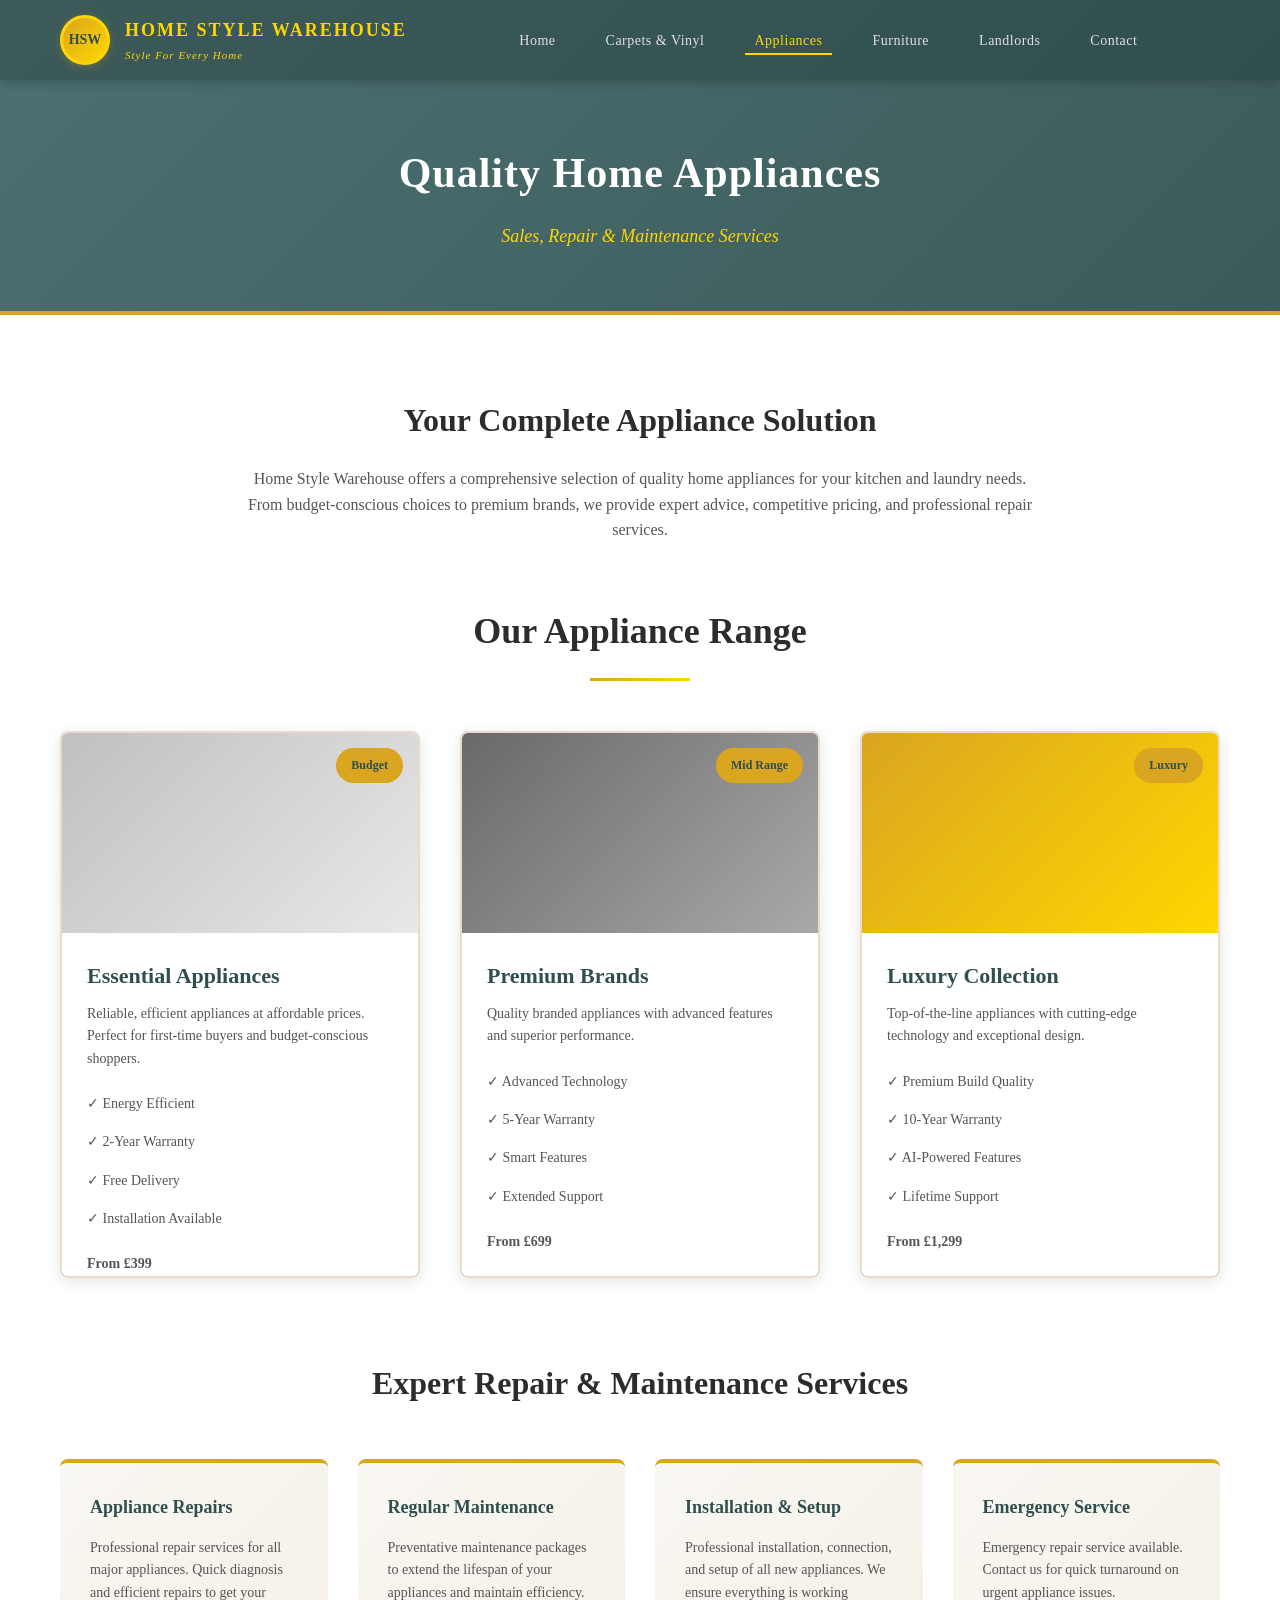
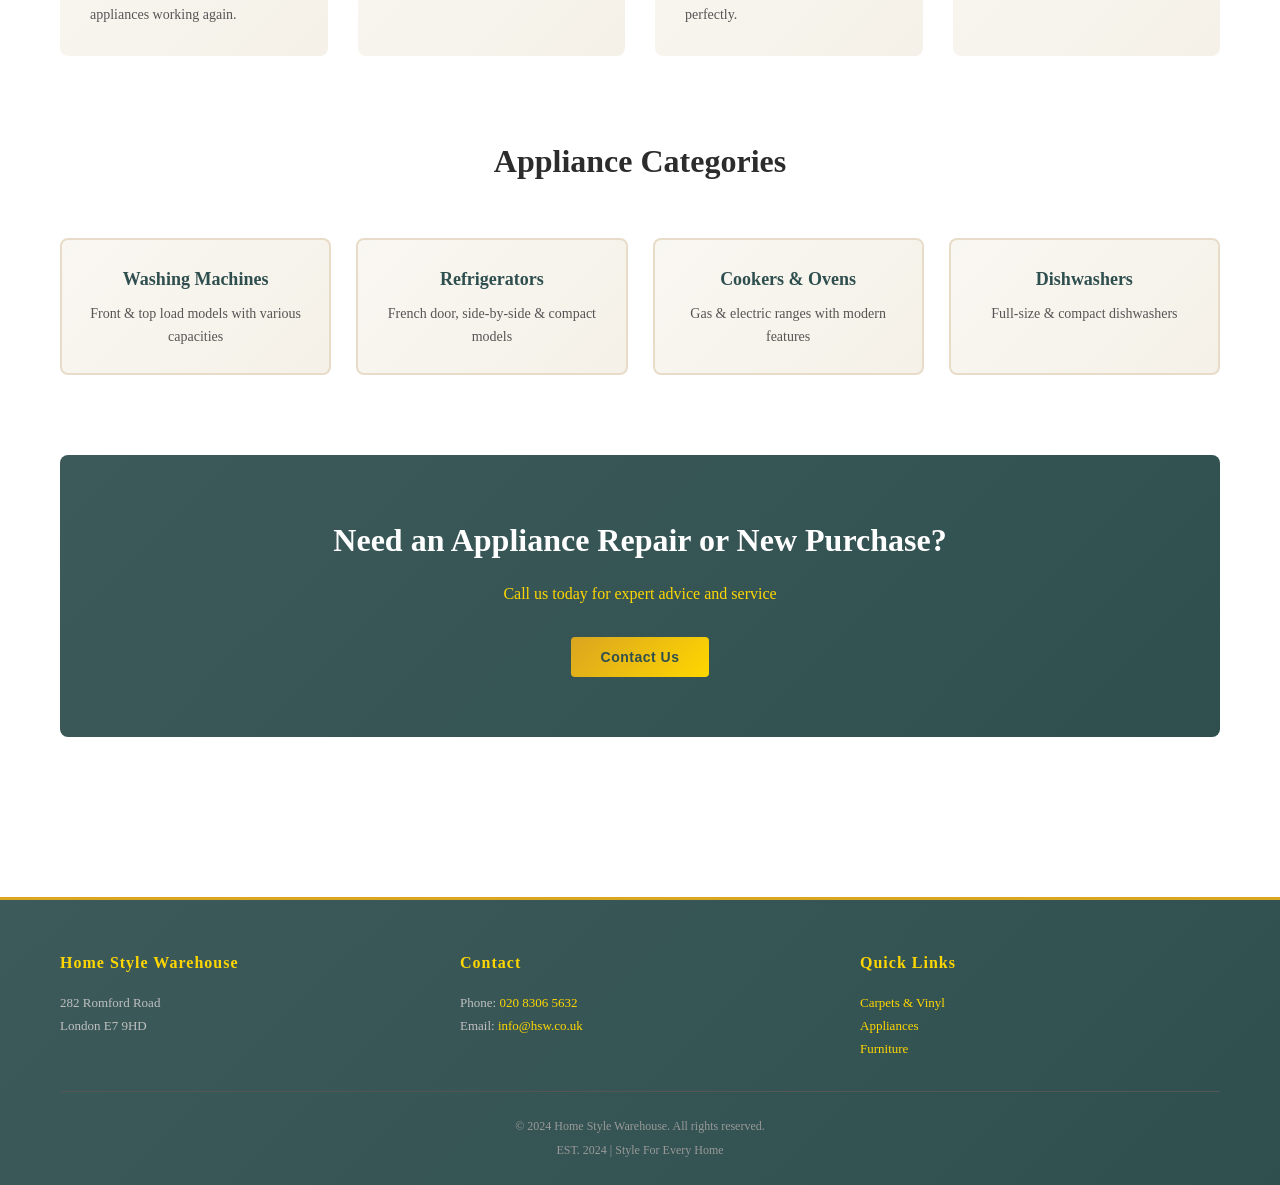
==== appliances.html @ a2cb8395 "Add Appliances page" ====
<!DOCTYPE html>
<html lang="en">
<head>
    <meta charset="UTF-8">
    <meta name="viewport" content="width=device-width, initial-scale=1.0">
    <title>Appliances - Home Style Warehouse</title>
    <link rel="stylesheet" href="style.css">
</head>
<body>
    <!-- Navigation -->
    <nav class="navbar">
        <div class="container">
            <div class="logo-section">
                <div class="logo-circle">HSW</div>
                <div class="brand-info">
                    <h1>HOME STYLE WAREHOUSE</h1>
                    <p class="tagline">Style For Every Home</p>
                </div>
            </div>
            <ul class="nav-links">
                <li><a href="index.html">Home</a></li>
                <li><a href="carpets.html">Carpets & Vinyl</a></li>
                <li><a href="appliances.html" class="active">Appliances</a></li>
                <li><a href="furniture.html">Furniture</a></li>
                <li><a href="landlords.html">Landlords</a></li>
                <li><a href="contact.html">Contact</a></li>
            </ul>
        </div>
    </nav>

    <!-- Hero -->
    <section class="page-hero">
        <div class="container">
            <h1>Quality Home Appliances</h1>
            <p>Sales, Repair & Maintenance Services</p>
        </div>
    </section>

    <!-- Main Content -->
    <section class="content">
        <div class="container">
            <div class="intro-section">
                <h2>Your Complete Appliance Solution</h2>
                <p>Home Style Warehouse offers a comprehensive selection of quality home appliances for your kitchen and laundry needs. From budget-conscious choices to premium brands, we provide expert advice, competitive pricing, and professional repair services.</p>
            </div>

            <!-- Product Categories -->
            <section class="products">
                <h2>Our Appliance Range</h2>
                <div class="products-grid">
                    <div class="product-card">
                        <div class="product-image" style="background: linear-gradient(135deg, #C0C0C0, #E8E8E8);">
                            <span class="badge">Budget</span>
                        </div>
                        <h3>Essential Appliances</h3>
                        <p>Reliable, efficient appliances at affordable prices. Perfect for first-time buyers and budget-conscious shoppers.</p>
                        <ul class="features">
                            <li>✓ Energy Efficient</li>
                            <li>✓ 2-Year Warranty</li>
                            <li>✓ Free Delivery</li>
                            <li>✓ Installation Available</li>
                        </ul>
                        <p class="price">From £399</p>
                    </div>

                    <div class="product-card">
                        <div class="product-image" style="background: linear-gradient(135deg, #696969, #A9A9A9);">
                            <span class="badge">Mid Range</span>
                        </div>
                        <h3>Premium Brands</h3>
                        <p>Quality branded appliances with advanced features and superior performance.</p>
                        <ul class="features">
                            <li>✓ Advanced Technology</li>
                            <li>✓ 5-Year Warranty</li>
                            <li>✓ Smart Features</li>
                            <li>✓ Extended Support</li>
                        </ul>
                        <p class="price">From £699</p>
                    </div>

                    <div class="product-card">
                        <div class="product-image" style="background: linear-gradient(135deg, #DAA520, #FFD700);">
                            <span class="badge">Luxury</span>
                        </div>
                        <h3>Luxury Collection</h3>
                        <p>Top-of-the-line appliances with cutting-edge technology and exceptional design.</p>
                        <ul class="features">
                            <li>✓ Premium Build Quality</li>
                            <li>✓ 10-Year Warranty</li>
                            <li>✓ AI-Powered Features</li>
                            <li>✓ Lifetime Support</li>
                        </ul>
                        <p class="price">From £1,299</p>
                    </div>
                </div>
            </section>

            <!-- Repair Services -->
            <section class="services-detail">
                <h2>Expert Repair & Maintenance Services</h2>
                <div class="services-list">
                    <div class="service-item">
                        <h4>Appliance Repairs</h4>
                        <p>Professional repair services for all major appliances. Quick diagnosis and efficient repairs to get your appliances working again.</p>
                    </div>
                    <div class="service-item">
                        <h4>Regular Maintenance</h4>
                        <p>Preventative maintenance packages to extend the lifespan of your appliances and maintain efficiency.</p>
                    </div>
                    <div class="service-item">
                        <h4>Installation & Setup</h4>
                        <p>Professional installation, connection, and setup of all new appliances. We ensure everything is working perfectly.</p>
                    </div>
                    <div class="service-item">
                        <h4>Emergency Service</h4>
                        <p>Emergency repair service available. Contact us for quick turnaround on urgent appliance issues.</p>
                    </div>
                </div>
            </section>

            <!-- Appliance Categories -->
            <section class="appliance-categories">
                <h2>Appliance Categories</h2>
                <div class="categories-grid">
                    <div class="category">
                        <h4>Washing Machines</h4>
                        <p>Front & top load models with various capacities</p>
                    </div>
                    <div class="category">
                        <h4>Refrigerators</h4>
                        <p>French door, side-by-side & compact models</p>
                    </div>
                    <div class="category">
                        <h4>Cookers & Ovens</h4>
                        <p>Gas & electric ranges with modern features</p>
                    </div>
                    <div class="category">
                        <h4>Dishwashers</h4>
                        <p>Full-size & compact dishwashers</p>
                    </div>
                </div>
            </section>

            <!-- CTA -->
            <section class="cta-section">
                <h2>Need an Appliance Repair or New Purchase?</h2>
                <p>Call us today for expert advice and service</p>
                <button class="btn btn-primary" onclick="location.href='contact.html'">Contact Us</button>
            </section>
        </div>
    </section>

    <!-- Footer -->
    <footer>
        <div class="container">
            <div class="footer-grid">
                <div class="footer-section">
                    <h4>Home Style Warehouse</h4>
                    <p>282 Romford Road</p>
                    <p>London E7 9HD</p>
                </div>
                <div class="footer-section">
                    <h4>Contact</h4>
                    <p>Phone: <a href="tel:02083065632">020 8306 5632</a></p>
                    <p>Email: <a href="mailto:info@hsw.co.uk">info@hsw.co.uk</a></p>
                </div>
                <div class="footer-section">
                    <h4>Quick Links</h4>
                    <ul>
                        <li><a href="carpets.html">Carpets & Vinyl</a></li>
                        <li><a href="appliances.html">Appliances</a></li>
                        <li><a href="furniture.html">Furniture</a></li>
                    </ul>
                </div>
            </div>
            <div class="footer-bottom">
                <p>&copy; 2024 Home Style Warehouse. All rights reserved.</p>
                <p>EST. 2024 | Style For Every Home</p>
            </div>
        </div>
    </footer>
</body>
</html>
---- style.css ----
/* ===================================
   Global Styles & Variables
   =================================== */

:root {
    --primary-gold: #DAA520;
    --light-gold: #FFD700;
    --dark-green: #2F4F4F;
    --light-green: #5F8A8A;
    --cream: #F5F1E8;
    --dark-text: #2C2C2C;
    --light-text: #555;
    --border-color: #D4AF7A;
    --shadow: 0 4px 15px rgba(0, 0, 0, 0.1);
    --shadow-hover: 0 8px 25px rgba(0, 0, 0, 0.15);
}

* {
    margin: 0;
    padding: 0;
    box-sizing: border-box;
}

html {
    scroll-behavior: smooth;
}

body {
    font-family: 'Georgia', serif;
    background-color: #f9f7f2;
    color: var(--dark-text);
    line-height: 1.6;
}

.container {
    max-width: 1200px;
    margin: 0 auto;
    padding: 0 20px;
}

/* ===================================
   Navigation
   =================================== */

.navbar {
    background: linear-gradient(135deg, #3d5a5a 0%, #2F4F4F 100%);
    padding: 15px 0;
    box-shadow: 0 2px 10px rgba(0, 0, 0, 0.2);
    position: sticky;
    top: 0;
    z-index: 1000;
}

.navbar .container {
    display: flex;
    justify-content: space-between;
    align-items: center;
    gap: 30px;
}

.logo-section {
    display: flex;
    align-items: center;
    gap: 15px;
    flex-shrink: 0;
}

.logo-circle {
    width: 50px;
    height: 50px;
    background: linear-gradient(135deg, var(--primary-gold), var(--light-gold));
    border: 3px solid var(--light-gold);
    border-radius: 50%;
    display: flex;
    align-items: center;
    justify-content: center;
    font-weight: bold;
    color: var(--dark-green);
    font-size: 14px;
    box-shadow: 0 2px 8px rgba(218, 165, 32, 0.3);
}

.brand-info h1 {
    color: var(--light-gold);
    font-size: 18px;
    letter-spacing: 2px;
    margin: 0;
}

.brand-info .tagline {
    color: var(--light-gold);
    font-size: 11px;
    letter-spacing: 1px;
    margin: 2px 0 0 0;
    font-style: italic;
}

.nav-links {
    display: flex;
    list-style: none;
    gap: 30px;
    flex: 1;
    justify-content: center;
}

.nav-links a {
    color: #e0e0e0;
    text-decoration: none;
    font-size: 14px;
    letter-spacing: 0.5px;
    transition: all 0.3s ease;
    padding: 5px 10px;
}

.nav-links a:hover,
.nav-links a.active {
    color: var(--light-gold);
    border-bottom: 2px solid var(--light-gold);
}

/* ===================================
   Hero Section
   =================================== */

.hero {
    background: linear-gradient(135deg, #3d5a5a 0%, #2F4F4F 100%);
    color: white;
    padding: 100px 20px;
    text-align: center;
}

.hero-content h2 {
    font-size: 48px;
    margin-bottom: 20px;
    text-shadow: 2px 2px 4px rgba(0, 0, 0, 0.3);
    letter-spacing: 1px;
}

.hero-content p {
    font-size: 20px;
    margin-bottom: 30px;
    color: var(--light-gold);
}

.hero-buttons {
    display: flex;
    gap: 20px;
    justify-content: center;
    flex-wrap: wrap;
}

.page-hero {
    background: linear-gradient(135deg, #4a7070 0%, #3d5a5a 100%);
    color: white;
    padding: 60px 20px;
    text-align: center;
    border-bottom: 4px solid var(--primary-gold);
}

.page-hero h1 {
    font-size: 42px;
    margin-bottom: 15px;
    letter-spacing: 1px;
}

.page-hero p {
    font-size: 18px;
    color: var(--light-gold);
    font-style: italic;
}

.landlord-hero {
    background: linear-gradient(135deg, var(--primary-gold), var(--light-gold));
    color: var(--dark-green);
}

.landlord-hero h1,
.landlord-hero p {
    color: var(--dark-green);
}

/* ===================================
   Buttons
   =================================== */

.btn {
    padding: 12px 30px;
    border: none;
    border-radius: 4px;
    font-size: 14px;
    cursor: pointer;
    transition: all 0.3s ease;
    letter-spacing: 0.5px;
    font-weight: bold;
}

.btn-primary {
    background: linear-gradient(135deg, var(--primary-gold), var(--light-gold));
    color: var(--dark-green);
}

.btn-primary:hover {
    transform: translateY(-2px);
    box-shadow: 0 6px 20px rgba(218, 165, 32, 0.4);
}

.btn-secondary {
    background: transparent;
    color: var(--light-gold);
    border: 2px solid var(--light-gold);
}

.btn-secondary:hover {
    background: var(--light-gold);
    color: var(--dark-green);
}

/* ===================================
   Services Section
   =================================== */

.services {
    padding: 80px 20px;
    background: white;
}

.services h2,
.why-choose h2,
.products h2,
.packages h2,
.process h2,
.faq h2 {
    text-align: center;
    font-size: 36px;
    margin-bottom: 50px;
    color: var(--dark-text);
    position: relative;
    padding-bottom: 20px;
}

.services h2::after,
.why-choose h2::after,
.products h2::after,
.packages h2::after {
    content: '';
    position: absolute;
    bottom: 0;
    left: 50%;
    transform: translateX(-50%);
    width: 100px;
    height: 3px;
    background: linear-gradient(90deg, var(--primary-gold), var(--light-gold));
}

.services-grid {
    display: grid;
    grid-template-columns: repeat(auto-fit, minmax(280px, 1fr));
    gap: 30px;
}

.service-card {
    background: linear-gradient(135deg, #f9f7f2 0%, #f5f1e8 100%);
    padding: 40px 25px;
    border-radius: 8px;
    text-align: center;
    border: 2px solid #e8dcc8;
    transition: all 0.3s ease;
    box-shadow: var(--shadow);
}

.service-card:hover {
    transform: translateY(-5px);
    box-shadow: var(--shadow-hover);
    border-color: var(--primary-gold);
}

.service-icon {
    font-size: 48px;
    margin-bottom: 20px;
}

.service-card h3 {
    font-size: 22px;
    margin-bottom: 15px;
    color: var(--dark-green);
}

.service-card p {
    color: var(--light-text);
    margin-bottom: 20px;
    font-size: 14px;
}

.service-link {
    color: var(--primary-gold);
    text-decoration: none;
    font-weight: bold;
    transition: all 0.3s ease;
}

.service-link:hover {
    color: var(--light-gold);
}

/* ===================================
   Why Choose Us
   =================================== */

.why-choose {
    padding: 80px 20px;
    background: white;
}

.features-grid {
    display: grid;
    grid-template-columns: repeat(auto-fit, minmax(250px, 1fr));
    gap: 30px;
}

.feature {
    background: linear-gradient(135deg, #f9f7f2 0%, #f5f1e8 100%);
    padding: 30px;
    border-radius: 8px;
    border-left: 5px solid var(--primary-gold);
    transition: all 0.3s ease;
}

.feature:hover {
    transform: translateX(5px);
    box-shadow: var(--shadow-hover);
}

.feature-number {
    font-size: 28px;
    color: var(--primary-gold);
    font-weight: bold;
    display: block;
    margin-bottom: 10px;
}

.feature h4 {
    font-size: 18px;
    color: var(--dark-green);
    margin-bottom: 10px;
}

.feature p {
    color: var(--light-text);
    font-size: 14px;
}

/* ===================================
   Landlord Preview
   =================================== */

.landlord-preview {
    padding: 80px 20px;
    background: linear-gradient(135deg, var(--primary-gold), var(--light-gold));
    text-align: center;
}

.landlord-content h2 {
    font-size: 36px;
    color: var(--dark-green);
    margin-bottom: 20px;
}

.landlord-content p {
    font-size: 16px;
    color: var(--dark-green);
    margin-bottom: 30px;
    max-width: 600px;
    margin-left: auto;
    margin-right: auto;
}

/* ===================================
   Content Section
   =================================== */

.content {
    padding: 80px 20px;
    background: white;
}

.intro-section {
    text-align: center;
    margin-bottom: 60px;
    max-width: 800px;
    margin-left: auto;
    margin-right: auto;
}

.intro-section h2 {
    font-size: 32px;
    color: var(--dark-text);
    margin-bottom: 20px;
}

.intro-section p {
    font-size: 16px;
    color: var(--light-text);
}

/* ===================================
   Products Grid
   =================================== */

.products {
    margin-bottom: 80px;
}

.products-grid {
    display: grid;
    grid-template-columns: repeat(auto-fit, minmax(300px, 1fr));
    gap: 40px;
}

.product-card {
    background: white;
    border: 2px solid #e8dcc8;
    border-radius: 8px;
    overflow: hidden;
    transition: all 0.3s ease;
    box-shadow: var(--shadow);
}

.product-card:hover {
    transform: translateY(-8px);
    box-shadow: var(--shadow-hover);
    border-color: var(--primary-gold);
}

.product-image {
    height: 200px;
    background: linear-gradient(135deg, #8B4513, #D2B48C);
    display: flex;
    align-items: center;
    justify-content: center;
    position: relative;
}

.badge {
    position: absolute;
    top: 15px;
    right: 15px;
    background: var(--primary-gold);
    color: var(--dark-green);
    padding: 8px 15px;
    border-radius: 20px;
    font-size: 12px;
    font-weight: bold;
}

.product-card h3 {
    font-size: 22px;
    color: var(--dark-green);
    padding: 25px 25px 10px 25px;
    margin: 0;
}

.product-card p {
    padding: 0 25px;
    color: var(--light-text);
    font-size: 14px;
}

.features {
    padding: 0 25px;
    list-style: none;
    margin: 15px 0;
}

.features li {
    padding: 8px 0;
    color: var(--light-text);
    font-size: 14px;
}

.price {
    padding: 20px 25px 25px 25px;
    color: var(--primary-gold);
    font-size: 18px;
    font-weight: bold;
}

/* ===================================
   Services Detail
   =================================== */

.services-detail {
    margin-bottom: 80px;
}

.services-detail h2 {
    text-align: center;
    font-size: 32px;
    margin-bottom: 50px;
    color: var(--dark-text);
}

.services-list {
    display: grid;
    grid-template-columns: repeat(auto-fit, minmax(250px, 1fr));
    gap: 30px;
}

.service-item {
    background: linear-gradient(135deg, #f9f7f2 0%, #f5f1e8 100%);
    padding: 30px;
    border-radius: 8px;
    border-top: 4px solid var(--primary-gold);
    transition: all 0.3s ease;
}

.service-item:hover {
    transform: translateY(-5px);
    box-shadow: var(--shadow-hover);
}

.service-item h4 {
    font-size: 18px;
    color: var(--dark-green);
    margin-bottom: 15px;
}

.service-item p {
    color: var(--light-text);
    font-size: 14px;
}

/* ===================================
   CTA Section
   =================================== */

.cta-section {
    text-align: center;
    background: linear-gradient(135deg, #3d5a5a 0%, #2F4F4F 100%);
    padding: 60px 40px;
    border-radius: 8px;
    margin: 80px 0;
}

.cta-section h2 {
    color: white;
    font-size: 32px;
    margin-bottom: 15px;
}

.cta-section p {
    color: var(--light-gold);
    font-size: 16px;
    margin-bottom: 30px;
}

/* ===================================
   Room Solutions
   =================================== */

.room-solutions h2 {
    text-align: center;
    font-size: 32px;
    margin-bottom: 50px;
}

.room-grid {
    display: grid;
    grid-template-columns: repeat(auto-fit, minmax(240px, 1fr));
    gap: 25px;
    margin-bottom: 80px;
}

.room-card {
    background: linear-gradient(135deg, var(--primary-gold), var(--light-gold));
    padding: 30px;
    border-radius: 8px;
    text-align: center;
    transition: all 0.3s ease;
}

.room-card:hover {
    transform: translateY(-5px);
    box-shadow: var(--shadow-hover);
}

.room-card h4 {
    color: var(--dark-green);
    font-size: 20px;
    margin-bottom: 15px;
}

.room-card p {
    color: var(--dark-green);
    font-size: 14px;
}

/* ===================================
   Appliance Categories
   =================================== */

.appliance-categories h2 {
    text-align: center;
    font-size: 32px;
    margin-bottom: 50px;
}

.categories-grid {
    display: grid;
    grid-template-columns: repeat(auto-fit, minmax(200px, 1fr));
    gap: 25px;
    margin-bottom: 80px;
}

.category {
    background: linear-gradient(135deg, #f9f7f2 0%, #f5f1e8 100%);
    padding: 25px;
    border-radius: 8px;
    text-align: center;
    border: 2px solid #e8dcc8;
    transition: all 0.3s ease;
}

.category:hover {
    border-color: var(--primary-gold);
    box-shadow: var(--shadow-hover);
}

.category h4 {
    color: var(--dark-green);
    font-size: 18px;
    margin-bottom: 10px;
}

.category p {
    color: var(--light-text);
    font-size: 14px;
}

/* ===================================
   Landlord Benefits
   =================================== */

.landlord-benefits {
    margin-bottom: 80px;
}

.landlord-benefits h2 {
    text-align: center;
    font-size: 32px;
    margin-bottom: 50px;
}

.benefits-grid {
    display: grid;
    grid-template-columns: repeat(auto-fit, minmax(250px, 1fr));
    gap: 30px;
}

.benefit-card {
    background: linear-gradient(135deg, #f9f7f2 0%, #f5f1e8 100%);
    padding: 30px;
    border-radius: 8px;
    text-align: center;
    border: 2px solid #e8dcc8;
    transition: all 0.3s ease;
}

.benefit-card:hover {
    transform: translateY(-5px);
    box-shadow: var(--shadow-hover);
    border-color: var(--primary-gold);
}

.benefit-icon {
    font-size: 40px;
    margin-bottom: 15px;
}

.benefit-card h3 {
    color: var(--dark-green);
    font-size: 20px;
    margin-bottom: 15px;
}

.benefit-card p {
    color: var(--light-text);
    font-size: 14px;
}

/* ===================================
   Packages
   =================================== */

.packages {
    margin-bottom: 80px;
}

.packages h2 {
    text-align: center;
    font-size: 32px;
    margin-bottom: 50px;
}

.packages-grid {
    display: grid;
    grid-template-columns: repeat(auto-fit, minmax(280px, 1fr));
    gap: 30px;
}

.package-card {
    background: white;
    border: 2px solid #e8dcc8;
    border-radius: 8px;
    padding: 40px 30px;
    text-align: center;
    transition: all 0.3s ease;
    position: relative;
}

.package-card:hover {
    transform: translateY(-8px);
    box-shadow: var(--shadow-hover);
    border-color: var(--primary-gold);
}

.package-card.featured {
    border: 3px solid var(--primary-gold);
    box-shadow: 0 10px 30px rgba(218, 165, 32, 0.2);
}

.popular-badge {
    position: absolute;
    top: -15px;
    left: 50%;
    transform: translateX(-50%);
    background: var(--primary-gold);
    color: var(--dark-green);
    padding: 8px 20px;
    border-radius: 20px;
    font-size: 12px;
    font-weight: bold;
}

.package-card h3 {
    font-size: 24px;
    color: var(--dark-green);
    margin-bottom: 10px;
}

.package-desc {
    color: var(--light-text);
    font-size: 14px;
    margin-bottom: 25px;
    font-style: italic;
}

.package-features {
    list-style: none;
    text-align: left;
    margin: 30px 0;
    padding: 20px;
    background: linear-gradient(135deg, #f9f7f2 0%, #f5f1e8 100%);
    border-radius: 6px;
}

.package-features li {
    padding: 10px 0;
    color: var(--light-text);
    font-size: 14px;
    border-bottom: 1px solid #e8dcc8;
}

.package-features li:last-child {
    border-bottom: none;
}

.package-price {
    font-size: 24px;
    color: var(--primary-gold);
    font-weight: bold;
    margin: 20px 0;
}

/* ===================================
   Landlord Products
   =================================== */

.landlord-products h2 {
    text-align: center;
    font-size: 32px;
    margin-bottom: 50px;
}

.products-info {
    display: grid;
    grid-template-columns: repeat(auto-fit, minmax(240px, 1fr));
    gap: 30px;
    margin-bottom: 80px;
}

.product-info-item {
    background: linear-gradient(135deg, #f9f7f2 0%, #f5f1e8 100%);
    padding: 30px;
    border-radius: 8px;
    border-left: 5px solid var(--primary-gold);
}

.product-info-item h3 {
    color: var(--dark-green);
    font-size: 18px;
    margin-bottom: 15px;
}

.product-info-item p {
    color: var(--light-text);
    font-size: 14px;
}

/* ===================================
   Process
   =================================== */

.process h2 {
    text-align: center;
    font-size: 32px;
    margin-bottom: 50px;
}

.process-steps {
    display: grid;
    grid-template-columns: repeat(auto-fit, minmax(200px, 1fr));
    gap: 20px;
    margin-bottom: 80px;
}

.step {
    background: linear-gradient(135deg, var(--primary-gold), var(--light-gold));
    padding: 30px;
    border-radius: 8px;
    text-align: center;
    position: relative;
}

.step-number {
    display: inline-block;
    width: 50px;
    height: 50px;
    background: var(--dark-green);
    color: white;
    border-radius: 50%;
    line-height: 50px;
    font-size: 24px;
    font-weight: bold;
    margin-bottom: 15px;
}

.step h4 {
    color: var(--dark-green);
    font-size: 18px;
    margin-bottom: 10px;
}

.step p {
    color: var(--dark-green);
    font-size: 14px;
}

/* ===================================
   Contact Section
   =================================== */

.contact-info {
    margin-bottom: 80px;
}

.contact-info h2 {
    text-align: center;
    font-size: 32px;
    margin-bottom: 50px;
}

.contact-grid {
    display: grid;
    grid-template-columns: repeat(auto-fit, minmax(250px, 1fr));
    gap: 30px;
}

.contact-card {
    background: linear-gradient(135deg, #f9f7f2 0%, #f5f1e8 100%);
    padding: 40px 30px;
    border-radius: 8px;
    border: 2px solid #e8dcc8;
    text-align: center;
    transition: all 0.3s ease;
}

.contact-card:hover {
    border-color: var(--primary-gold);
    box-shadow: var(--shadow-hover);
}

.contact-card h3 {
    font-size: 22px;
    color: var(--dark-green);
    margin-bottom: 20px;
}

.contact-card p {
    color: var(--light-text);
    font-size: 14px;
    margin-bottom: 8px;
}

.contact-link {
    color: var(--primary-gold);
    text-decoration: none;
    font-weight: bold;
    transition: all 0.3s ease;
}

.contact-link:hover {
    color: var(--light-gold);
}

/* ===================================
   Contact Form
   =================================== */

.contact-form-section {
    margin-bottom: 80px;
}

.contact-form-section h2 {
    text-align: center;
    font-size: 32px;
    margin-bottom: 40px;
}

.form-container {
    max-width: 600px;
    margin: 0 auto;
}

.contact-form {
    background: linear-gradient(135deg, #f9f7f2 0%, #f5f1e8 100%);
    padding: 40px;
    border-radius: 8px;
    border: 2px solid #e8dcc8;
}

.form-group {
    margin-bottom: 25px;
}

.form-row {
    display: grid;
    grid-template-columns: 1fr 1fr;
    gap: 20px;
}

.form-group label {
    display: block;
    margin-bottom: 10px;
    color: var(--dark-green);
    font-weight: bold;
    font-size: 14px;
}

.form-group input,
.form-group textarea,
.form-group select {
    width: 100%;
    padding: 12px;
    border: 1px solid #d4af7a;
    border-radius: 4px;
    font-family: 'Georgia', serif;
    font-size: 14px;
    background: white;
}

.form-group input:focus,
.form-group textarea:focus,
.form-group select:focus {
    outline: none;
    border-color: var(--primary-gold);
    box-shadow: 0 0 8px rgba(218, 165, 32, 0.2);
}

.form-group textarea {
    resize: vertical;
    min-height: 120px;
}

.checkbox {
    display: flex;
    align-items: center;
    gap: 10px;
    cursor: pointer;
}

.checkbox input {
    width: auto;
    margin: 0;
}

.form-note {
    text-align: center;
    color: var(--light-text);
    font-size: 12px;
    margin-top: 15px;
}

/* ===================================
   Location Info & FAQ
   =================================== */

.location-info {
    background: linear-gradient(135deg, #f9f7f2 0%, #f5f1e8 100%);
    padding: 40px;
    border-radius: 8px;
    border: 2px solid #e8dcc8;
    margin-bottom: 80px;
}

.location-info h2 {
    text-align: center;
    font-size: 28px;
    margin-bottom: 30px;
    color: var(--dark-text);
}

.location-details p {
    color: var(--light-text);
    font-size: 15px;
    margin-bottom: 15px;
}

.faq {
    margin-bottom: 80px;
}

.faq h2 {
    text-align: center;
    font-size: 32px;
    margin-bottom: 50px;
}

.faq-grid {
    display: grid;
    grid-template-columns: repeat(auto-fit, minmax(300px, 1fr));
    gap: 30px;
}

.faq-item {
    background: linear-gradient(135deg, #f9f7f2 0%, #f5f1e8 100%);
    padding: 30px;
    border-radius: 8px;
    border: 2px solid #e8dcc8;
    transition: all 0.3s ease;
}

.faq-item:hover {
    border-color: var(--primary-gold);
    box-shadow: var(--shadow-hover);
}

.faq-item h4 {
    color: var(--dark-green);
    font-size: 16px;
    margin-bottom: 15px;
}

.faq-item p {
    color: var(--light-text);
    font-size: 14px;
}

/* ===================================
   Footer
   =================================== */

footer {
    background: linear-gradient(135deg, #3d5a5a 0%, #2F4F4F 100%);
    color: #e0e0e0;
    padding: 50px 20px 20px 20px;
    border-top: 3px solid var(--primary-gold);
}

.footer-grid {
    display: grid;
    grid-template-columns: repeat(auto-fit, minmax(250px, 1fr));
    gap: 40px;
    margin-bottom: 30px;
}

.footer-section h4 {
    color: var(--light-gold);
    font-size: 16px;
    margin-bottom: 15px;
    letter-spacing: 1px;
}

.footer-section p,
.footer-section ul {
    color: #c0c0c0;
    font-size: 13px;
    line-height: 1.8;
}

.footer-section ul {
    list-style: none;
    padding: 0;
}

.footer-section a {
    color: var(--light-gold);
    text-decoration: none;
    transition: all 0.3s ease;
}

.footer-section a:hover {
    color: white;
    text-decoration: underline;
}

.footer-bottom {
    border-top: 1px solid #555;
    padding-top: 20px;
    text-align: center;
    color: #999;
    font-size: 12px;
}

.footer-bottom p {
    margin: 5px 0;
}

/* ===================================
   Responsive Design
   =================================== */

@media (max-width: 768px) {
    .navbar .container {
        flex-direction: column;
        gap: 15px;
    }

    .nav-links {
        gap: 15px;
        font-size: 12px;
        flex-wrap: wrap;
        justify-content: space-between;
    }

    .brand-info h1 {
        font-size: 14px;
    }

    .hero-content h2 {
        font-size: 32px;
    }

    .hero-content p {
        font-size: 16px;
    }

    .page-hero h1 {
        font-size: 28px;
    }

    .page-hero p {
        font-size: 14px;
    }

    .services h2,
    .why-choose h2,
    .products h2,
    .intro-section h2 {
        font-size: 28px;
    }

    .services-grid,
    .features-grid,
    .products-grid,
    .room-grid,
    .benefits-grid,
    .packages-grid,
    .faq-grid {
        grid-template-columns: 1fr;
    }

    .form-row {
        grid-template-columns: 1fr;
    }

    .contact-form {
        padding: 30px 20px;
    }

    .process-steps {
        grid-template-columns: repeat(auto-fit, minmax(150px, 1fr));
    }

    .footer-grid {
        grid-template-columns: 1fr;
        gap: 25px;
    }
}
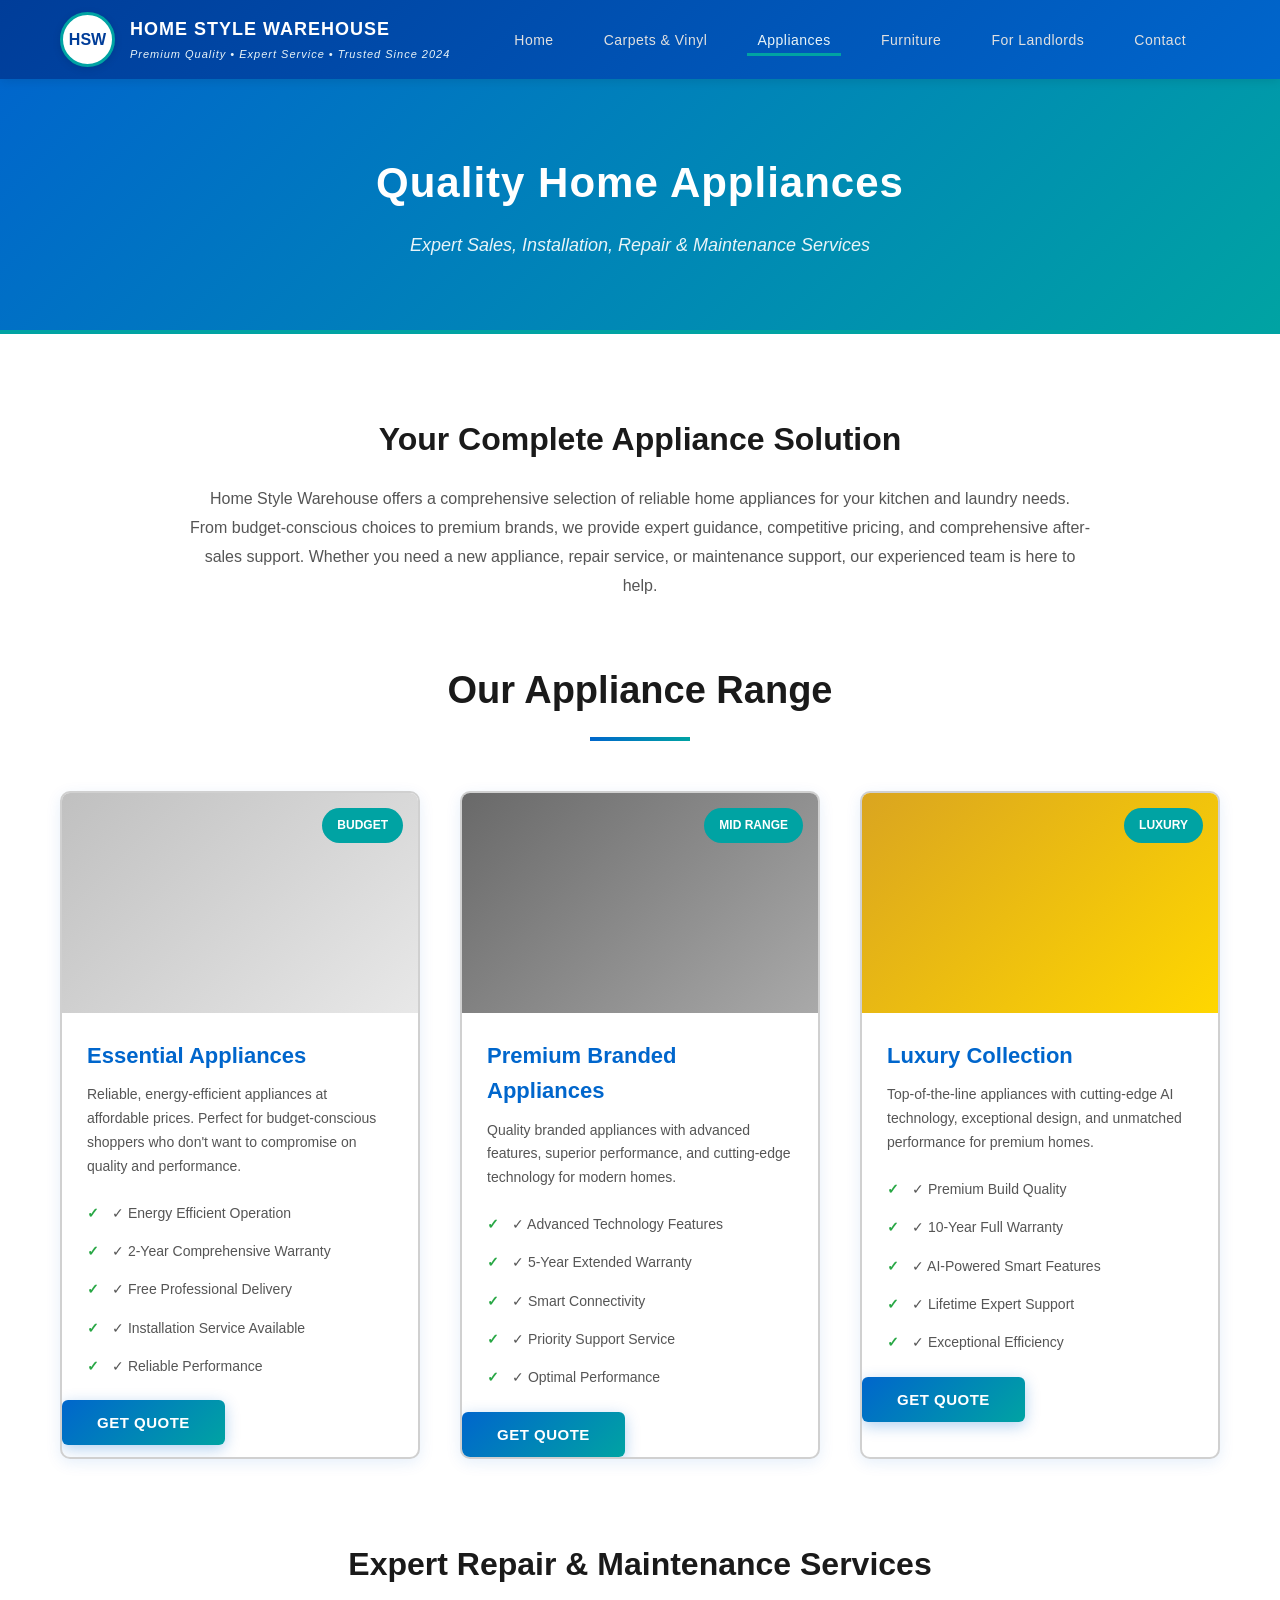
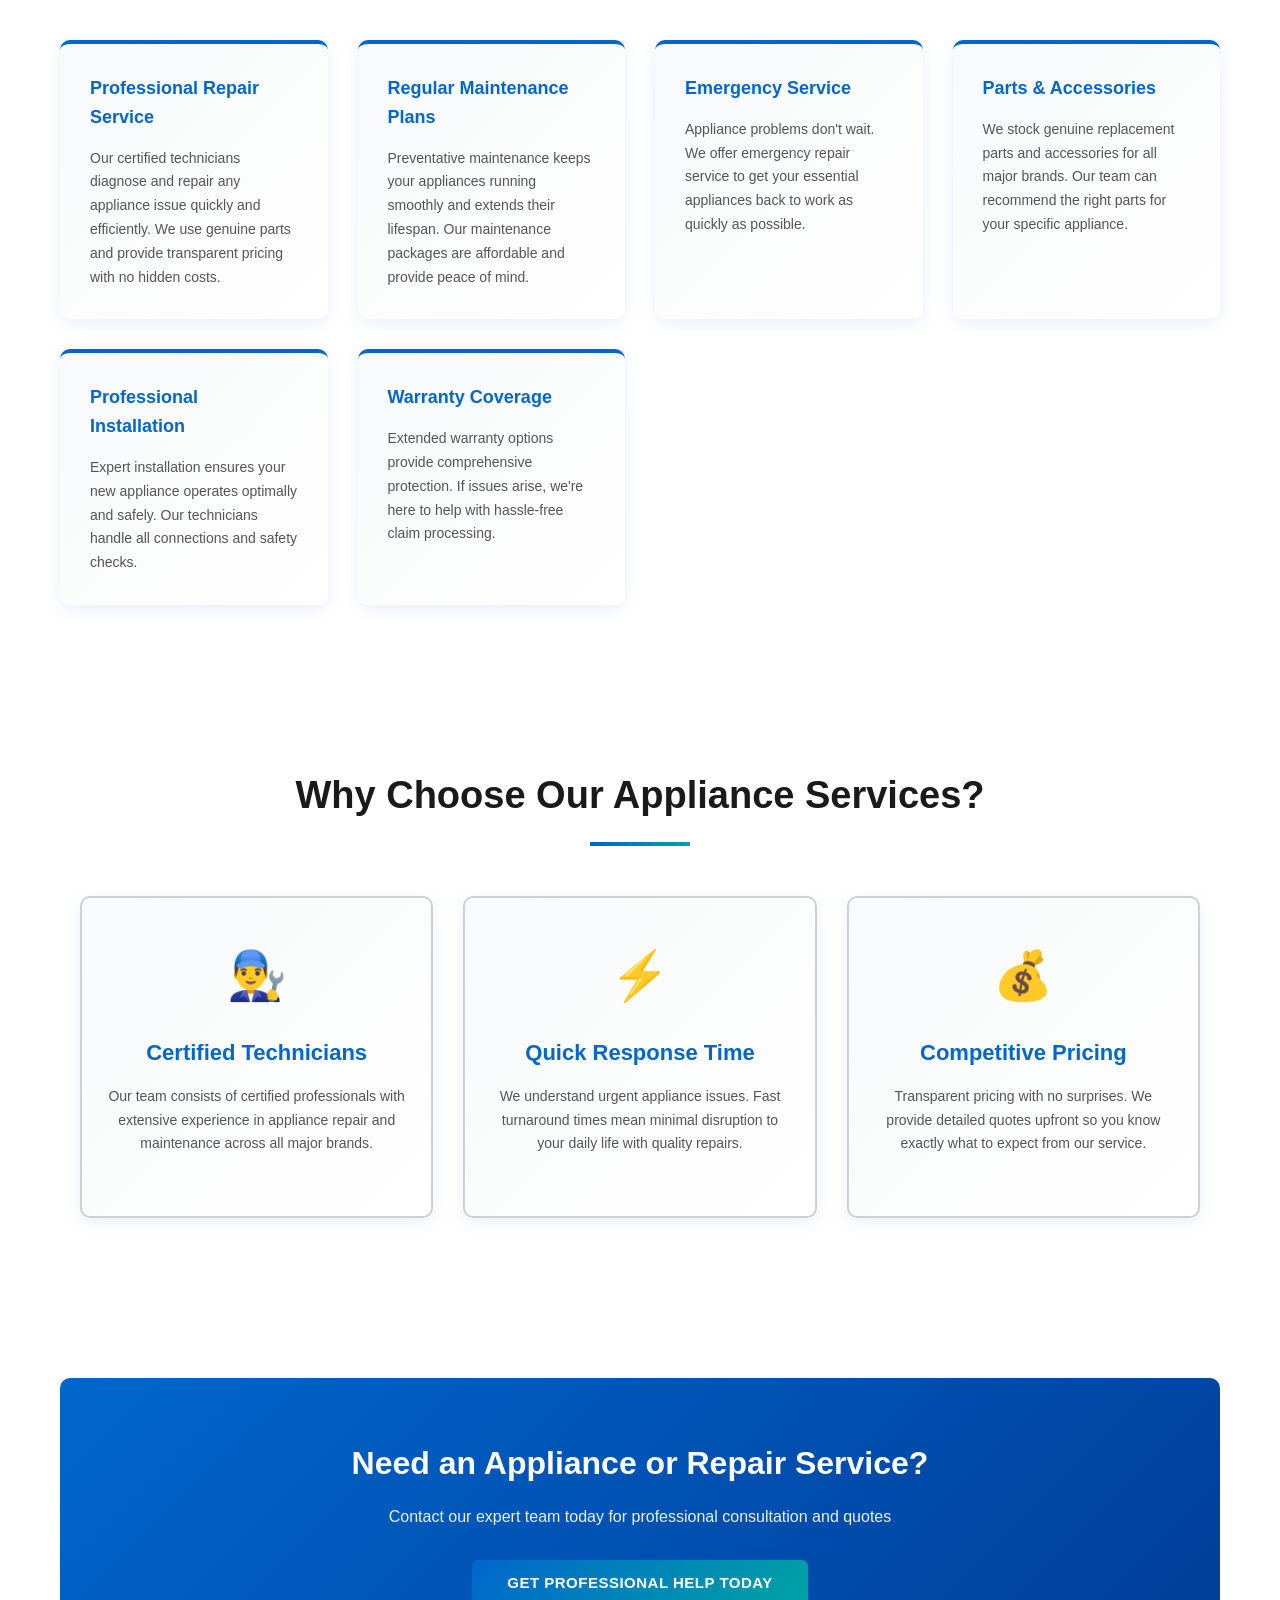
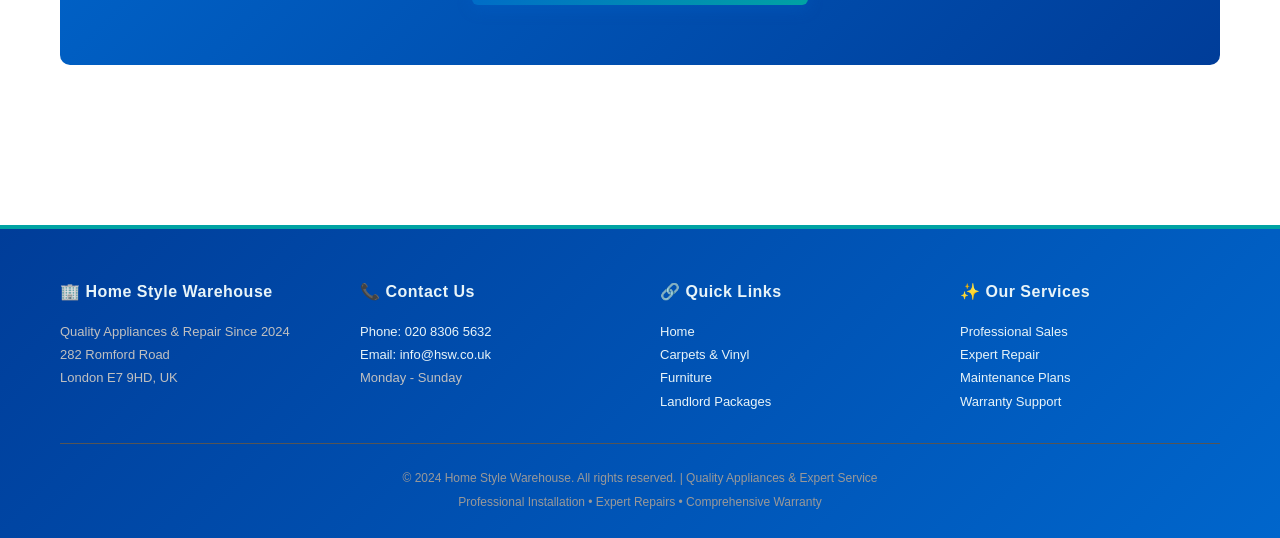
==== commit 8bb43854: "Update appliances page with improved copy and remove price tags" ====
--- a/appliances.html
+++ b/appliances.html
@@ -3,7 +3,7 @@
 <head>
     <meta charset="UTF-8">
     <meta name="viewport" content="width=device-width, initial-scale=1.0">
-    <title>Appliances - Home Style Warehouse</title>
+    <title>Quality Home Appliances - Sales & Repair - Home Style Warehouse</title>
     <link rel="stylesheet" href="style.css">
 </head>
 <body>
@@ -14,7 +14,7 @@
                 <div class="logo-circle">HSW</div>
                 <div class="brand-info">
                     <h1>HOME STYLE WAREHOUSE</h1>
-                    <p class="tagline">Style For Every Home</p>
+                    <p class="tagline">Premium Quality • Expert Service • Trusted Since 2024</p>
                 </div>
             </div>
             <ul class="nav-links">
@@ -22,7 +22,7 @@
                 <li><a href="carpets.html">Carpets & Vinyl</a></li>
                 <li><a href="appliances.html" class="active">Appliances</a></li>
                 <li><a href="furniture.html">Furniture</a></li>
-                <li><a href="landlords.html">Landlords</a></li>
+                <li><a href="landlords.html">For Landlords</a></li>
                 <li><a href="contact.html">Contact</a></li>
             </ul>
         </div>
@@ -32,7 +32,7 @@
     <section class="page-hero">
         <div class="container">
             <h1>Quality Home Appliances</h1>
-            <p>Sales, Repair & Maintenance Services</p>
+            <p>Expert Sales, Installation, Repair & Maintenance Services</p>
         </div>
     </section>
 
@@ -41,7 +41,7 @@
         <div class="container">
             <div class="intro-section">
                 <h2>Your Complete Appliance Solution</h2>
-                <p>Home Style Warehouse offers a comprehensive selection of quality home appliances for your kitchen and laundry needs. From budget-conscious choices to premium brands, we provide expert advice, competitive pricing, and professional repair services.</p>
+                <p>Home Style Warehouse offers a comprehensive selection of reliable home appliances for your kitchen and laundry needs. From budget-conscious choices to premium brands, we provide expert guidance, competitive pricing, and comprehensive after-sales support. Whether you need a new appliance, repair service, or maintenance support, our experienced team is here to help.</p>
             </div>
 
             <!-- Product Categories -->
@@ -53,29 +53,31 @@
                             <span class="badge">Budget</span>
                         </div>
                         <h3>Essential Appliances</h3>
-                        <p>Reliable, efficient appliances at affordable prices. Perfect for first-time buyers and budget-conscious shoppers.</p>
+                        <p>Reliable, energy-efficient appliances at affordable prices. Perfect for budget-conscious shoppers who don't want to compromise on quality and performance.</p>
                         <ul class="features">
-                            <li>✓ Energy Efficient</li>
-                            <li>✓ 2-Year Warranty</li>
-                            <li>✓ Free Delivery</li>
-                            <li>✓ Installation Available</li>
+                            <li>✓ Energy Efficient Operation</li>
+                            <li>✓ 2-Year Comprehensive Warranty</li>
+                            <li>✓ Free Professional Delivery</li>
+                            <li>✓ Installation Service Available</li>
+                            <li>✓ Reliable Performance</li>
                         </ul>
-                        <p class="price">From £399</p>
+                        <button class="btn btn-primary" onclick="location.href='contact.html'">Get Quote</button>
                     </div>
 
                     <div class="product-card">
                         <div class="product-image" style="background: linear-gradient(135deg, #696969, #A9A9A9);">
                             <span class="badge">Mid Range</span>
                         </div>
-                        <h3>Premium Brands</h3>
-                        <p>Quality branded appliances with advanced features and superior performance.</p>
+                        <h3>Premium Branded Appliances</h3>
+                        <p>Quality branded appliances with advanced features, superior performance, and cutting-edge technology for modern homes.</p>
                         <ul class="features">
-                            <li>✓ Advanced Technology</li>
-                            <li>✓ 5-Year Warranty</li>
-                            <li>✓ Smart Features</li>
-                            <li>✓ Extended Support</li>
+                            <li>✓ Advanced Technology Features</li>
+                            <li>✓ 5-Year Extended Warranty</li>
+                            <li>✓ Smart Connectivity</li>
+                            <li>✓ Priority Support Service</li>
+                            <li>✓ Optimal Performance</li>
                         </ul>
-                        <p class="price">From £699</p>
+                        <button class="btn btn-primary" onclick="location.href='contact.html'">Get Quote</button>
                     </div>
 
                     <div class="product-card">
@@ -83,14 +85,15 @@
                             <span class="badge">Luxury</span>
                         </div>
                         <h3>Luxury Collection</h3>
-                        <p>Top-of-the-line appliances with cutting-edge technology and exceptional design.</p>
+                        <p>Top-of-the-line appliances with cutting-edge AI technology, exceptional design, and unmatched performance for premium homes.</p>
                         <ul class="features">
                             <li>✓ Premium Build Quality</li>
-                            <li>✓ 10-Year Warranty</li>
-                            <li>✓ AI-Powered Features</li>
-                            <li>✓ Lifetime Support</li>
+                            <li>✓ 10-Year Full Warranty</li>
+                            <li>✓ AI-Powered Smart Features</li>
+                            <li>✓ Lifetime Expert Support</li>
+                            <li>✓ Exceptional Efficiency</li>
                         </ul>
-                        <p class="price">From £1,299</p>
+                        <button class="btn btn-primary" onclick="location.href='contact.html'">Get Quote</button>
                     </div>
                 </div>
             </section>
@@ -100,52 +103,59 @@
                 <h2>Expert Repair & Maintenance Services</h2>
                 <div class="services-list">
                     <div class="service-item">
-                        <h4>Appliance Repairs</h4>
-                        <p>Professional repair services for all major appliances. Quick diagnosis and efficient repairs to get your appliances working again.</p>
-                    </div>
-                    <div class="service-item">
-                        <h4>Regular Maintenance</h4>
-                        <p>Preventative maintenance packages to extend the lifespan of your appliances and maintain efficiency.</p>
-                    </div>
-                    <div class="service-item">
-                        <h4>Installation & Setup</h4>
-                        <p>Professional installation, connection, and setup of all new appliances. We ensure everything is working perfectly.</p>
+                        <h4>Professional Repair Service</h4>
+                        <p>Our certified technicians diagnose and repair any appliance issue quickly and efficiently. We use genuine parts and provide transparent pricing with no hidden costs.</p>
+                    </div>
+                    <div class="service-item">
+                        <h4>Regular Maintenance Plans</h4>
+                        <p>Preventative maintenance keeps your appliances running smoothly and extends their lifespan. Our maintenance packages are affordable and provide peace of mind.</p>
                     </div>
                     <div class="service-item">
                         <h4>Emergency Service</h4>
-                        <p>Emergency repair service available. Contact us for quick turnaround on urgent appliance issues.</p>
-                    </div>
-                </div>
-            </section>
-
-            <!-- Appliance Categories -->
-            <section class="appliance-categories">
-                <h2>Appliance Categories</h2>
-                <div class="categories-grid">
-                    <div class="category">
-                        <h4>Washing Machines</h4>
-                        <p>Front & top load models with various capacities</p>
-                    </div>
-                    <div class="category">
-                        <h4>Refrigerators</h4>
-                        <p>French door, side-by-side & compact models</p>
-                    </div>
-                    <div class="category">
-                        <h4>Cookers & Ovens</h4>
-                        <p>Gas & electric ranges with modern features</p>
-                    </div>
-                    <div class="category">
-                        <h4>Dishwashers</h4>
-                        <p>Full-size & compact dishwashers</p>
-                    </div>
-                </div>
-            </section>
-
-            <!-- CTA -->
+                        <p>Appliance problems don't wait. We offer emergency repair service to get your essential appliances back to work as quickly as possible.</p>
+                    </div>
+                    <div class="service-item">
+                        <h4>Parts & Accessories</h4>
+                        <p>We stock genuine replacement parts and accessories for all major brands. Our team can recommend the right parts for your specific appliance.</p>
+                    </div>
+                    <div class="service-item">
+                        <h4>Professional Installation</h4>
+                        <p>Expert installation ensures your new appliance operates optimally and safely. Our technicians handle all connections and safety checks.</p>
+                    </div>
+                    <div class="service-item">
+                        <h4>Warranty Coverage</h4>
+                        <p>Extended warranty options provide comprehensive protection. If issues arise, we're here to help with hassle-free claim processing.</p>
+                    </div>
+                </div>
+            </section>
+
+            <!-- Why Choose Us -->
+            <section class="services">
+                <h2>Why Choose Our Appliance Services?</h2>
+                <div class="services-grid">
+                    <div class="service-card">
+                        <div class="service-icon">👨‍🔧</div>
+                        <h3>Certified Technicians</h3>
+                        <p>Our team consists of certified professionals with extensive experience in appliance repair and maintenance across all major brands.</p>
+                    </div>
+                    <div class="service-card">
+                        <div class="service-icon">⚡</div>
+                        <h3>Quick Response Time</h3>
+                        <p>We understand urgent appliance issues. Fast turnaround times mean minimal disruption to your daily life with quality repairs.</p>
+                    </div>
+                    <div class="service-card">
+                        <div class="service-icon">💰</div>
+                        <h3>Competitive Pricing</h3>
+                        <p>Transparent pricing with no surprises. We provide detailed quotes upfront so you know exactly what to expect from our service.</p>
+                    </div>
+                </div>
+            </section>
+
+            <!-- CTA Section -->
             <section class="cta-section">
-                <h2>Need an Appliance Repair or New Purchase?</h2>
-                <p>Call us today for expert advice and service</p>
-                <button class="btn btn-primary" onclick="location.href='contact.html'">Contact Us</button>
+                <h2>Need an Appliance or Repair Service?</h2>
+                <p>Contact our expert team today for professional consultation and quotes</p>
+                <button class="btn btn-primary" onclick="location.href='contact.html'">Get Professional Help Today</button>
             </section>
         </div>
     </section>
@@ -155,27 +165,39 @@
         <div class="container">
             <div class="footer-grid">
                 <div class="footer-section">
-                    <h4>Home Style Warehouse</h4>
+                    <h4>🏢 Home Style Warehouse</h4>
+                    <p>Quality Appliances & Repair Since 2024</p>
                     <p>282 Romford Road</p>
-                    <p>London E7 9HD</p>
-                </div>
-                <div class="footer-section">
-                    <h4>Contact</h4>
-                    <p>Phone: <a href="tel:02083065632">020 8306 5632</a></p>
-                    <p>Email: <a href="mailto:info@hsw.co.uk">info@hsw.co.uk</a></p>
-                </div>
-                <div class="footer-section">
-                    <h4>Quick Links</h4>
+                    <p>London E7 9HD, UK</p>
+                </div>
+                <div class="footer-section">
+                    <h4>📞 Contact Us</h4>
+                    <p><a href="tel:02083065632">Phone: 020 8306 5632</a></p>
+                    <p><a href="mailto:info@hsw.co.uk">Email: info@hsw.co.uk</a></p>
+                    <p>Monday - Sunday</p>
+                </div>
+                <div class="footer-section">
+                    <h4>🔗 Quick Links</h4>
                     <ul>
+                        <li><a href="index.html">Home</a></li>
                         <li><a href="carpets.html">Carpets & Vinyl</a></li>
-                        <li><a href="appliances.html">Appliances</a></li>
                         <li><a href="furniture.html">Furniture</a></li>
+                        <li><a href="landlords.html">Landlord Packages</a></li>
                     </ul>
                 </div>
+                <div class="footer-section">
+                    <h4>✨ Our Services</h4>
+                    <ul>
+                        <li><a href="#services">Professional Sales</a></li>
+                        <li><a href="#services">Expert Repair</a></li>
+                        <li><a href="#services">Maintenance Plans</a></li>
+                        <li><a href="#services">Warranty Support</a></li>
+                    </ul>
+                </div>
             </div>
             <div class="footer-bottom">
-                <p>&copy; 2024 Home Style Warehouse. All rights reserved.</p>
-                <p>EST. 2024 | Style For Every Home</p>
+                <p>&copy; 2024 Home Style Warehouse. All rights reserved. | Quality Appliances & Expert Service</p>
+                <p>Professional Installation • Expert Repairs • Comprehensive Warranty</p>
             </div>
         </div>
     </footer>
--- a/style.css
+++ b/style.css
@@ -3,16 +3,17 @@
    =================================== */
 
 :root {
-    --primary-gold: #DAA520;
-    --light-gold: #FFD700;
-    --dark-green: #2F4F4F;
-    --light-green: #5F8A8A;
-    --cream: #F5F1E8;
-    --dark-text: #2C2C2C;
+    --primary-blue: #0066CC;
+    --secondary-blue: #003D99;
+    --accent-teal: #00A3A3;
+    --light-accent: #E8F4F8;
+    --dark-text: #1a1a1a;
     --light-text: #555;
-    --border-color: #D4AF7A;
-    --shadow: 0 4px 15px rgba(0, 0, 0, 0.1);
-    --shadow-hover: 0 8px 25px rgba(0, 0, 0, 0.15);
+    --border-color: #d0d0d0;
+    --shadow: 0 4px 15px rgba(0, 102, 204, 0.1);
+    --shadow-hover: 0 8px 25px rgba(0, 102, 204, 0.2);
+    --success-green: #28a745;
+    --warning-orange: #ff9800;
 }
 
 * {
@@ -26,8 +27,8 @@
 }
 
 body {
-    font-family: 'Georgia', serif;
-    background-color: #f9f7f2;
+    font-family: 'Segoe UI', Tahoma, Geneva, Verdana, sans-serif;
+    background-color: #f8f9fa;
     color: var(--dark-text);
     line-height: 1.6;
 }
@@ -43,9 +44,9 @@
    =================================== */
 
 .navbar {
-    background: linear-gradient(135deg, #3d5a5a 0%, #2F4F4F 100%);
-    padding: 15px 0;
-    box-shadow: 0 2px 10px rgba(0, 0, 0, 0.2);
+    background: linear-gradient(135deg, #003D99 0%, #0066CC 100%);
+    padding: 12px 0;
+    box-shadow: 0 2px 10px rgba(0, 0, 0, 0.1);
     position: sticky;
     top: 0;
     z-index: 1000;
@@ -66,29 +67,30 @@
 }
 
 .logo-circle {
-    width: 50px;
-    height: 50px;
-    background: linear-gradient(135deg, var(--primary-gold), var(--light-gold));
-    border: 3px solid var(--light-gold);
+    width: 55px;
+    height: 55px;
+    background: white;
+    border: 3px solid var(--accent-teal);
     border-radius: 50%;
     display: flex;
     align-items: center;
     justify-content: center;
     font-weight: bold;
-    color: var(--dark-green);
-    font-size: 14px;
-    box-shadow: 0 2px 8px rgba(218, 165, 32, 0.3);
+    color: var(--secondary-blue);
+    font-size: 16px;
+    box-shadow: 0 2px 8px rgba(0, 0, 0, 0.1);
 }
 
 .brand-info h1 {
-    color: var(--light-gold);
+    color: white;
     font-size: 18px;
-    letter-spacing: 2px;
+    letter-spacing: 1px;
     margin: 0;
+    font-weight: 700;
 }
 
 .brand-info .tagline {
-    color: var(--light-gold);
+    color: var(--light-accent);
     font-size: 11px;
     letter-spacing: 1px;
     margin: 2px 0 0 0;
@@ -110,12 +112,13 @@
     letter-spacing: 0.5px;
     transition: all 0.3s ease;
     padding: 5px 10px;
+    font-weight: 500;
 }
 
 .nav-links a:hover,
 .nav-links a.active {
-    color: var(--light-gold);
-    border-bottom: 2px solid var(--light-gold);
+    color: var(--light-accent);
+    border-bottom: 3px solid var(--accent-teal);
 }
 
 /* ===================================
@@ -123,23 +126,25 @@
    =================================== */
 
 .hero {
-    background: linear-gradient(135deg, #3d5a5a 0%, #2F4F4F 100%);
+    background: linear-gradient(135deg, #0066CC 0%, #00A3A3 100%);
     color: white;
-    padding: 100px 20px;
+    padding: 120px 20px;
     text-align: center;
 }
 
 .hero-content h2 {
-    font-size: 48px;
+    font-size: 52px;
     margin-bottom: 20px;
-    text-shadow: 2px 2px 4px rgba(0, 0, 0, 0.3);
+    text-shadow: 2px 2px 4px rgba(0, 0, 0, 0.2);
     letter-spacing: 1px;
+    font-weight: 700;
 }
 
 .hero-content p {
-    font-size: 20px;
+    font-size: 22px;
     margin-bottom: 30px;
-    color: var(--light-gold);
+    color: var(--light-accent);
+    font-weight: 300;
 }
 
 .hero-buttons {
@@ -150,69 +155,75 @@
 }
 
 .page-hero {
-    background: linear-gradient(135deg, #4a7070 0%, #3d5a5a 100%);
+    background: linear-gradient(135deg, #0066CC 0%, #00A3A3 100%);
     color: white;
-    padding: 60px 20px;
-    text-align: center;
-    border-bottom: 4px solid var(--primary-gold);
+    padding: 70px 20px;
+    text-align: center;
+    border-bottom: 4px solid var(--accent-teal);
 }
 
 .page-hero h1 {
     font-size: 42px;
     margin-bottom: 15px;
     letter-spacing: 1px;
+    font-weight: 700;
 }
 
 .page-hero p {
     font-size: 18px;
-    color: var(--light-gold);
+    color: var(--light-accent);
     font-style: italic;
 }
 
-.landlord-hero {
-    background: linear-gradient(135deg, var(--primary-gold), var(--light-gold));
-    color: var(--dark-green);
-}
-
-.landlord-hero h1,
-.landlord-hero p {
-    color: var(--dark-green);
-}
-
 /* ===================================
    Buttons
    =================================== */
 
 .btn {
-    padding: 12px 30px;
+    padding: 14px 35px;
     border: none;
-    border-radius: 4px;
-    font-size: 14px;
+    border-radius: 6px;
+    font-size: 15px;
     cursor: pointer;
     transition: all 0.3s ease;
     letter-spacing: 0.5px;
-    font-weight: bold;
+    font-weight: 600;
+    text-transform: uppercase;
 }
 
 .btn-primary {
-    background: linear-gradient(135deg, var(--primary-gold), var(--light-gold));
-    color: var(--dark-green);
+    background: linear-gradient(135deg, var(--primary-blue), var(--accent-teal));
+    color: white;
+    box-shadow: 0 4px 15px rgba(0, 102, 204, 0.3);
 }
 
 .btn-primary:hover {
+    transform: translateY(-3px);
+    box-shadow: 0 6px 20px rgba(0, 102, 204, 0.4);
+}
+
+.btn-secondary {
+    background: white;
+    color: var(--primary-blue);
+    border: 3px solid var(--primary-blue);
+}
+
+.btn-secondary:hover {
+    background: var(--primary-blue);
+    color: white;
+    transform: translateY(-3px);
+}
+
+.btn-danger {
+    background: #dc3545;
+    color: white;
+    padding: 12px 25px;
+    font-size: 14px;
+}
+
+.btn-danger:hover {
+    background: #c82333;
     transform: translateY(-2px);
-    box-shadow: 0 6px 20px rgba(218, 165, 32, 0.4);
-}
-
-.btn-secondary {
-    background: transparent;
-    color: var(--light-gold);
-    border: 2px solid var(--light-gold);
-}
-
-.btn-secondary:hover {
-    background: var(--light-gold);
-    color: var(--dark-green);
 }
 
 /* ===================================
@@ -229,13 +240,15 @@
 .products h2,
 .packages h2,
 .process h2,
-.faq h2 {
-    text-align: center;
-    font-size: 36px;
+.faq h2,
+.reviews h2 {
+    text-align: center;
+    font-size: 38px;
     margin-bottom: 50px;
     color: var(--dark-text);
     position: relative;
     padding-bottom: 20px;
+    font-weight: 700;
 }
 
 .services h2::after,
@@ -248,8 +261,8 @@
     left: 50%;
     transform: translateX(-50%);
     width: 100px;
-    height: 3px;
-    background: linear-gradient(90deg, var(--primary-gold), var(--light-gold));
+    height: 4px;
+    background: linear-gradient(90deg, var(--primary-blue), var(--accent-teal));
 }
 
 .services-grid {
@@ -259,19 +272,19 @@
 }
 
 .service-card {
-    background: linear-gradient(135deg, #f9f7f2 0%, #f5f1e8 100%);
+    background: linear-gradient(135deg, #f8f9fa 0%, white 100%);
     padding: 40px 25px;
-    border-radius: 8px;
-    text-align: center;
-    border: 2px solid #e8dcc8;
+    border-radius: 10px;
+    text-align: center;
+    border: 2px solid var(--border-color);
     transition: all 0.3s ease;
     box-shadow: var(--shadow);
 }
 
 .service-card:hover {
-    transform: translateY(-5px);
+    transform: translateY(-8px);
     box-shadow: var(--shadow-hover);
-    border-color: var(--primary-gold);
+    border-color: var(--accent-teal);
 }
 
 .service-icon {
@@ -282,24 +295,28 @@
 .service-card h3 {
     font-size: 22px;
     margin-bottom: 15px;
-    color: var(--dark-green);
+    color: var(--primary-blue);
+    font-weight: 700;
 }
 
 .service-card p {
     color: var(--light-text);
     margin-bottom: 20px;
     font-size: 14px;
+    line-height: 1.7;
 }
 
 .service-link {
-    color: var(--primary-gold);
+    color: var(--primary-blue);
     text-decoration: none;
-    font-weight: bold;
-    transition: all 0.3s ease;
+    font-weight: 700;
+    transition: all 0.3s ease;
+    display: inline-block;
 }
 
 .service-link:hover {
-    color: var(--light-gold);
+    color: var(--accent-teal);
+    transform: translateX(5px);
 }
 
 /* ===================================
@@ -308,7 +325,7 @@
 
 .why-choose {
     padding: 80px 20px;
-    background: white;
+    background: var(--light-accent);
 }
 
 .features-grid {
@@ -318,11 +335,12 @@
 }
 
 .feature {
-    background: linear-gradient(135deg, #f9f7f2 0%, #f5f1e8 100%);
+    background: white;
     padding: 30px;
-    border-radius: 8px;
-    border-left: 5px solid var(--primary-gold);
-    transition: all 0.3s ease;
+    border-radius: 10px;
+    border-left: 5px solid var(--primary-blue);
+    transition: all 0.3s ease;
+    box-shadow: var(--shadow);
 }
 
 .feature:hover {
@@ -332,21 +350,23 @@
 
 .feature-number {
     font-size: 28px;
-    color: var(--primary-gold);
-    font-weight: bold;
+    color: var(--accent-teal);
+    font-weight: 700;
     display: block;
     margin-bottom: 10px;
 }
 
 .feature h4 {
     font-size: 18px;
-    color: var(--dark-green);
+    color: var(--primary-blue);
     margin-bottom: 10px;
+    font-weight: 700;
 }
 
 .feature p {
     color: var(--light-text);
     font-size: 14px;
+    line-height: 1.7;
 }
 
 /* ===================================
@@ -355,19 +375,20 @@
 
 .landlord-preview {
     padding: 80px 20px;
-    background: linear-gradient(135deg, var(--primary-gold), var(--light-gold));
+    background: linear-gradient(135deg, var(--primary-blue), var(--accent-teal));
     text-align: center;
 }
 
 .landlord-content h2 {
     font-size: 36px;
-    color: var(--dark-green);
+    color: white;
     margin-bottom: 20px;
+    font-weight: 700;
 }
 
 .landlord-content p {
     font-size: 16px;
-    color: var(--dark-green);
+    color: var(--light-accent);
     margin-bottom: 30px;
     max-width: 600px;
     margin-left: auto;
@@ -375,6 +396,70 @@
 }
 
 /* ===================================
+   Reviews Section
+   =================================== */
+
+.reviews {
+    padding: 80px 20px;
+    background: white;
+}
+
+.reviews h2 {
+    margin-bottom: 50px;
+}
+
+.reviews-grid {
+    display: grid;
+    grid-template-columns: repeat(auto-fit, minmax(300px, 1fr));
+    gap: 30px;
+}
+
+.review-card {
+    background: linear-gradient(135deg, #f8f9fa 0%, white 100%);
+    padding: 30px;
+    border-radius: 10px;
+    border: 2px solid var(--border-color);
+    transition: all 0.3s ease;
+    box-shadow: var(--shadow);
+}
+
+.review-card:hover {
+    transform: translateY(-5px);
+    box-shadow: var(--shadow-hover);
+}
+
+.stars {
+    color: var(--warning-orange);
+    font-size: 18px;
+    margin-bottom: 15px;
+    letter-spacing: 2px;
+}
+
+.review-text {
+    color: var(--light-text);
+    font-size: 14px;
+    line-height: 1.8;
+    margin-bottom: 20px;
+    font-style: italic;
+}
+
+.reviewer-info {
+    border-top: 2px solid var(--border-color);
+    padding-top: 15px;
+}
+
+.reviewer-name {
+    font-weight: 700;
+    color: var(--primary-blue);
+    font-size: 15px;
+}
+
+.reviewer-role {
+    color: var(--light-text);
+    font-size: 13px;
+}
+
+/* ===================================
    Content Section
    =================================== */
 
@@ -386,7 +471,7 @@
 .intro-section {
     text-align: center;
     margin-bottom: 60px;
-    max-width: 800px;
+    max-width: 900px;
     margin-left: auto;
     margin-right: auto;
 }
@@ -395,11 +480,13 @@
     font-size: 32px;
     color: var(--dark-text);
     margin-bottom: 20px;
+    font-weight: 700;
 }
 
 .intro-section p {
     font-size: 16px;
     color: var(--light-text);
+    line-height: 1.8;
 }
 
 /* ===================================
@@ -418,8 +505,8 @@
 
 .product-card {
     background: white;
-    border: 2px solid #e8dcc8;
-    border-radius: 8px;
+    border: 2px solid var(--border-color);
+    border-radius: 10px;
     overflow: hidden;
     transition: all 0.3s ease;
     box-shadow: var(--shadow);
@@ -428,41 +515,52 @@
 .product-card:hover {
     transform: translateY(-8px);
     box-shadow: var(--shadow-hover);
-    border-color: var(--primary-gold);
+    border-color: var(--accent-teal);
 }
 
 .product-image {
-    height: 200px;
-    background: linear-gradient(135deg, #8B4513, #D2B48C);
+    height: 220px;
+    background: linear-gradient(135deg, #e8f4f8, #d0e8f2);
     display: flex;
     align-items: center;
     justify-content: center;
     position: relative;
+    overflow: hidden;
+    font-size: 80px;
+}
+
+.product-image img {
+    width: 100%;
+    height: 100%;
+    object-fit: cover;
 }
 
 .badge {
     position: absolute;
     top: 15px;
     right: 15px;
-    background: var(--primary-gold);
-    color: var(--dark-green);
+    background: var(--accent-teal);
+    color: white;
     padding: 8px 15px;
     border-radius: 20px;
     font-size: 12px;
-    font-weight: bold;
+    font-weight: 700;
+    text-transform: uppercase;
 }
 
 .product-card h3 {
     font-size: 22px;
-    color: var(--dark-green);
+    color: var(--primary-blue);
     padding: 25px 25px 10px 25px;
     margin: 0;
+    font-weight: 700;
 }
 
 .product-card p {
     padding: 0 25px;
     color: var(--light-text);
     font-size: 14px;
+    line-height: 1.7;
 }
 
 .features {
@@ -475,13 +573,16 @@
     padding: 8px 0;
     color: var(--light-text);
     font-size: 14px;
-}
-
-.price {
-    padding: 20px 25px 25px 25px;
-    color: var(--primary-gold);
-    font-size: 18px;
-    font-weight: bold;
+    padding-left: 25px;
+    position: relative;
+}
+
+.features li:before {
+    content: "✓";
+    position: absolute;
+    left: 0;
+    color: var(--success-green);
+    font-weight: 700;
 }
 
 /* ===================================
@@ -506,11 +607,12 @@
 }
 
 .service-item {
-    background: linear-gradient(135deg, #f9f7f2 0%, #f5f1e8 100%);
+    background: linear-gradient(135deg, #f8f9fa 0%, white 100%);
     padding: 30px;
-    border-radius: 8px;
-    border-top: 4px solid var(--primary-gold);
-    transition: all 0.3s ease;
+    border-radius: 10px;
+    border-top: 4px solid var(--primary-blue);
+    transition: all 0.3s ease;
+    box-shadow: var(--shadow);
 }
 
 .service-item:hover {
@@ -520,13 +622,15 @@
 
 .service-item h4 {
     font-size: 18px;
-    color: var(--dark-green);
+    color: var(--primary-blue);
     margin-bottom: 15px;
+    font-weight: 700;
 }
 
 .service-item p {
     color: var(--light-text);
     font-size: 14px;
+    line-height: 1.7;
 }
 
 /* ===================================
@@ -535,9 +639,9 @@
 
 .cta-section {
     text-align: center;
-    background: linear-gradient(135deg, #3d5a5a 0%, #2F4F4F 100%);
+    background: linear-gradient(135deg, #0066CC 0%, #003D99 100%);
     padding: 60px 40px;
-    border-radius: 8px;
+    border-radius: 10px;
     margin: 80px 0;
 }
 
@@ -545,160 +649,28 @@
     color: white;
     font-size: 32px;
     margin-bottom: 15px;
+    font-weight: 700;
 }
 
 .cta-section p {
-    color: var(--light-gold);
+    color: var(--light-accent);
     font-size: 16px;
     margin-bottom: 30px;
 }
 
 /* ===================================
-   Room Solutions
-   =================================== */
-
-.room-solutions h2 {
+   Packages
+   =================================== */
+
+.packages {
+    margin-bottom: 80px;
+}
+
+.packages h2 {
     text-align: center;
     font-size: 32px;
     margin-bottom: 50px;
-}
-
-.room-grid {
-    display: grid;
-    grid-template-columns: repeat(auto-fit, minmax(240px, 1fr));
-    gap: 25px;
-    margin-bottom: 80px;
-}
-
-.room-card {
-    background: linear-gradient(135deg, var(--primary-gold), var(--light-gold));
-    padding: 30px;
-    border-radius: 8px;
-    text-align: center;
-    transition: all 0.3s ease;
-}
-
-.room-card:hover {
-    transform: translateY(-5px);
-    box-shadow: var(--shadow-hover);
-}
-
-.room-card h4 {
-    color: var(--dark-green);
-    font-size: 20px;
-    margin-bottom: 15px;
-}
-
-.room-card p {
-    color: var(--dark-green);
-    font-size: 14px;
-}
-
-/* ===================================
-   Appliance Categories
-   =================================== */
-
-.appliance-categories h2 {
-    text-align: center;
-    font-size: 32px;
-    margin-bottom: 50px;
-}
-
-.categories-grid {
-    display: grid;
-    grid-template-columns: repeat(auto-fit, minmax(200px, 1fr));
-    gap: 25px;
-    margin-bottom: 80px;
-}
-
-.category {
-    background: linear-gradient(135deg, #f9f7f2 0%, #f5f1e8 100%);
-    padding: 25px;
-    border-radius: 8px;
-    text-align: center;
-    border: 2px solid #e8dcc8;
-    transition: all 0.3s ease;
-}
-
-.category:hover {
-    border-color: var(--primary-gold);
-    box-shadow: var(--shadow-hover);
-}
-
-.category h4 {
-    color: var(--dark-green);
-    font-size: 18px;
-    margin-bottom: 10px;
-}
-
-.category p {
-    color: var(--light-text);
-    font-size: 14px;
-}
-
-/* ===================================
-   Landlord Benefits
-   =================================== */
-
-.landlord-benefits {
-    margin-bottom: 80px;
-}
-
-.landlord-benefits h2 {
-    text-align: center;
-    font-size: 32px;
-    margin-bottom: 50px;
-}
-
-.benefits-grid {
-    display: grid;
-    grid-template-columns: repeat(auto-fit, minmax(250px, 1fr));
-    gap: 30px;
-}
-
-.benefit-card {
-    background: linear-gradient(135deg, #f9f7f2 0%, #f5f1e8 100%);
-    padding: 30px;
-    border-radius: 8px;
-    text-align: center;
-    border: 2px solid #e8dcc8;
-    transition: all 0.3s ease;
-}
-
-.benefit-card:hover {
-    transform: translateY(-5px);
-    box-shadow: var(--shadow-hover);
-    border-color: var(--primary-gold);
-}
-
-.benefit-icon {
-    font-size: 40px;
-    margin-bottom: 15px;
-}
-
-.benefit-card h3 {
-    color: var(--dark-green);
-    font-size: 20px;
-    margin-bottom: 15px;
-}
-
-.benefit-card p {
-    color: var(--light-text);
-    font-size: 14px;
-}
-
-/* ===================================
-   Packages
-   =================================== */
-
-.packages {
-    margin-bottom: 80px;
-}
-
-.packages h2 {
-    text-align: center;
-    font-size: 32px;
-    margin-bottom: 50px;
+    color: var(--dark-text);
 }
 
 .packages-grid {
@@ -709,23 +681,24 @@
 
 .package-card {
     background: white;
-    border: 2px solid #e8dcc8;
-    border-radius: 8px;
+    border: 2px solid var(--border-color);
+    border-radius: 10px;
     padding: 40px 30px;
     text-align: center;
     transition: all 0.3s ease;
     position: relative;
+    box-shadow: var(--shadow);
 }
 
 .package-card:hover {
     transform: translateY(-8px);
     box-shadow: var(--shadow-hover);
-    border-color: var(--primary-gold);
+    border-color: var(--accent-teal);
 }
 
 .package-card.featured {
-    border: 3px solid var(--primary-gold);
-    box-shadow: 0 10px 30px rgba(218, 165, 32, 0.2);
+    border: 3px solid var(--primary-blue);
+    box-shadow: 0 10px 30px rgba(0, 102, 204, 0.2);
 }
 
 .popular-badge {
@@ -733,18 +706,20 @@
     top: -15px;
     left: 50%;
     transform: translateX(-50%);
-    background: var(--primary-gold);
-    color: var(--dark-green);
+    background: linear-gradient(135deg, var(--primary-blue), var(--accent-teal));
+    color: white;
     padding: 8px 20px;
     border-radius: 20px;
     font-size: 12px;
-    font-weight: bold;
+    font-weight: 700;
+    text-transform: uppercase;
 }
 
 .package-card h3 {
     font-size: 24px;
-    color: var(--dark-green);
+    color: var(--primary-blue);
     margin-bottom: 10px;
+    font-weight: 700;
 }
 
 .package-desc {
@@ -759,7 +734,7 @@
     text-align: left;
     margin: 30px 0;
     padding: 20px;
-    background: linear-gradient(135deg, #f9f7f2 0%, #f5f1e8 100%);
+    background: var(--light-accent);
     border-radius: 6px;
 }
 
@@ -767,53 +742,21 @@
     padding: 10px 0;
     color: var(--light-text);
     font-size: 14px;
-    border-bottom: 1px solid #e8dcc8;
+    border-bottom: 1px solid #d0d0d0;
+    padding-left: 25px;
+    position: relative;
+}
+
+.package-features li:before {
+    content: "✓";
+    position: absolute;
+    left: 0;
+    color: var(--success-green);
+    font-weight: 700;
 }
 
 .package-features li:last-child {
     border-bottom: none;
-}
-
-.package-price {
-    font-size: 24px;
-    color: var(--primary-gold);
-    font-weight: bold;
-    margin: 20px 0;
-}
-
-/* ===================================
-   Landlord Products
-   =================================== */
-
-.landlord-products h2 {
-    text-align: center;
-    font-size: 32px;
-    margin-bottom: 50px;
-}
-
-.products-info {
-    display: grid;
-    grid-template-columns: repeat(auto-fit, minmax(240px, 1fr));
-    gap: 30px;
-    margin-bottom: 80px;
-}
-
-.product-info-item {
-    background: linear-gradient(135deg, #f9f7f2 0%, #f5f1e8 100%);
-    padding: 30px;
-    border-radius: 8px;
-    border-left: 5px solid var(--primary-gold);
-}
-
-.product-info-item h3 {
-    color: var(--dark-green);
-    font-size: 18px;
-    margin-bottom: 15px;
-}
-
-.product-info-item p {
-    color: var(--light-text);
-    font-size: 14px;
 }
 
 /* ===================================
@@ -834,9 +777,9 @@
 }
 
 .step {
-    background: linear-gradient(135deg, var(--primary-gold), var(--light-gold));
+    background: linear-gradient(135deg, var(--primary-blue), var(--accent-teal));
     padding: 30px;
-    border-radius: 8px;
+    border-radius: 10px;
     text-align: center;
     position: relative;
 }
@@ -845,23 +788,24 @@
     display: inline-block;
     width: 50px;
     height: 50px;
-    background: var(--dark-green);
-    color: white;
+    background: white;
+    color: var(--primary-blue);
     border-radius: 50%;
     line-height: 50px;
     font-size: 24px;
-    font-weight: bold;
+    font-weight: 700;
     margin-bottom: 15px;
 }
 
 .step h4 {
-    color: var(--dark-green);
+    color: white;
     font-size: 18px;
     margin-bottom: 10px;
+    font-weight: 700;
 }
 
 .step p {
-    color: var(--dark-green);
+    color: var(--light-accent);
     font-size: 14px;
 }
 
@@ -886,23 +830,26 @@
 }
 
 .contact-card {
-    background: linear-gradient(135deg, #f9f7f2 0%, #f5f1e8 100%);
+    background: linear-gradient(135deg, #f8f9fa 0%, white 100%);
     padding: 40px 30px;
-    border-radius: 8px;
-    border: 2px solid #e8dcc8;
-    text-align: center;
-    transition: all 0.3s ease;
+    border-radius: 10px;
+    border: 2px solid var(--border-color);
+    text-align: center;
+    transition: all 0.3s ease;
+    box-shadow: var(--shadow);
 }
 
 .contact-card:hover {
-    border-color: var(--primary-gold);
+    border-color: var(--accent-teal);
     box-shadow: var(--shadow-hover);
+    transform: translateY(-5px);
 }
 
 .contact-card h3 {
     font-size: 22px;
-    color: var(--dark-green);
+    color: var(--primary-blue);
     margin-bottom: 20px;
+    font-weight: 700;
 }
 
 .contact-card p {
@@ -912,14 +859,14 @@
 }
 
 .contact-link {
-    color: var(--primary-gold);
+    color: var(--primary-blue);
     text-decoration: none;
-    font-weight: bold;
+    font-weight: 700;
     transition: all 0.3s ease;
 }
 
 .contact-link:hover {
-    color: var(--light-gold);
+    color: var(--accent-teal);
 }
 
 /* ===================================
@@ -942,10 +889,11 @@
 }
 
 .contact-form {
-    background: linear-gradient(135deg, #f9f7f2 0%, #f5f1e8 100%);
+    background: linear-gradient(135deg, #f8f9fa 0%, white 100%);
     padding: 40px;
-    border-radius: 8px;
-    border: 2px solid #e8dcc8;
+    border-radius: 10px;
+    border: 2px solid var(--border-color);
+    box-shadow: var(--shadow);
 }
 
 .form-group {
@@ -961,8 +909,8 @@
 .form-group label {
     display: block;
     margin-bottom: 10px;
-    color: var(--dark-green);
-    font-weight: bold;
+    color: var(--primary-blue);
+    font-weight: 700;
     font-size: 14px;
 }
 
@@ -971,19 +919,20 @@
 .form-group select {
     width: 100%;
     padding: 12px;
-    border: 1px solid #d4af7a;
-    border-radius: 4px;
-    font-family: 'Georgia', serif;
+    border: 2px solid var(--border-color);
+    border-radius: 6px;
+    font-family: 'Segoe UI', Tahoma, Geneva, Verdana, sans-serif;
     font-size: 14px;
     background: white;
+    transition: all 0.3s ease;
 }
 
 .form-group input:focus,
 .form-group textarea:focus,
 .form-group select:focus {
     outline: none;
-    border-color: var(--primary-gold);
-    box-shadow: 0 0 8px rgba(218, 165, 32, 0.2);
+    border-color: var(--primary-blue);
+    box-shadow: 0 0 8px rgba(0, 102, 204, 0.2);
 }
 
 .form-group textarea {
@@ -1015,11 +964,12 @@
    =================================== */
 
 .location-info {
-    background: linear-gradient(135deg, #f9f7f2 0%, #f5f1e8 100%);
+    background: linear-gradient(135deg, #f8f9fa 0%, white 100%);
     padding: 40px;
-    border-radius: 8px;
-    border: 2px solid #e8dcc8;
+    border-radius: 10px;
+    border: 2px solid var(--border-color);
     margin-bottom: 80px;
+    box-shadow: var(--shadow);
 }
 
 .location-info h2 {
@@ -1043,6 +993,7 @@
     text-align: center;
     font-size: 32px;
     margin-bottom: 50px;
+    color: var(--dark-text);
 }
 
 .faq-grid {
@@ -1052,27 +1003,31 @@
 }
 
 .faq-item {
-    background: linear-gradient(135deg, #f9f7f2 0%, #f5f1e8 100%);
+    background: linear-gradient(135deg, #f8f9fa 0%, white 100%);
     padding: 30px;
-    border-radius: 8px;
-    border: 2px solid #e8dcc8;
-    transition: all 0.3s ease;
+    border-radius: 10px;
+    border: 2px solid var(--border-color);
+    transition: all 0.3s ease;
+    box-shadow: var(--shadow);
 }
 
 .faq-item:hover {
-    border-color: var(--primary-gold);
+    border-color: var(--accent-teal);
     box-shadow: var(--shadow-hover);
+    transform: translateY(-5px);
 }
 
 .faq-item h4 {
-    color: var(--dark-green);
+    color: var(--primary-blue);
     font-size: 16px;
     margin-bottom: 15px;
+    font-weight: 700;
 }
 
 .faq-item p {
     color: var(--light-text);
     font-size: 14px;
+    line-height: 1.7;
 }
 
 /* ===================================
@@ -1080,10 +1035,10 @@
    =================================== */
 
 footer {
-    background: linear-gradient(135deg, #3d5a5a 0%, #2F4F4F 100%);
+    background: linear-gradient(135deg, #003D99 0%, #0066CC 100%);
     color: #e0e0e0;
     padding: 50px 20px 20px 20px;
-    border-top: 3px solid var(--primary-gold);
+    border-top: 4px solid var(--accent-teal);
 }
 
 .footer-grid {
@@ -1094,10 +1049,11 @@
 }
 
 .footer-section h4 {
-    color: var(--light-gold);
+    color: var(--light-accent);
     font-size: 16px;
     margin-bottom: 15px;
-    letter-spacing: 1px;
+    letter-spacing: 0.5px;
+    font-weight: 700;
 }
 
 .footer-section p,
@@ -1113,7 +1069,7 @@
 }
 
 .footer-section a {
-    color: var(--light-gold);
+    color: var(--light-accent);
     text-decoration: none;
     transition: all 0.3s ease;
 }
@@ -1175,14 +1131,15 @@
     .services h2,
     .why-choose h2,
     .products h2,
-    .intro-section h2 {
+    .intro-section h2,
+    .reviews h2 {
         font-size: 28px;
     }
 
     .services-grid,
     .features-grid,
     .products-grid,
-    .room-grid,
+    .reviews-grid,
     .benefits-grid,
     .packages-grid,
     .faq-grid {
@@ -1205,4 +1162,9 @@
         grid-template-columns: 1fr;
         gap: 25px;
     }
+
+    .btn {
+        padding: 12px 25px;
+        font-size: 13px;
+    }
 }
